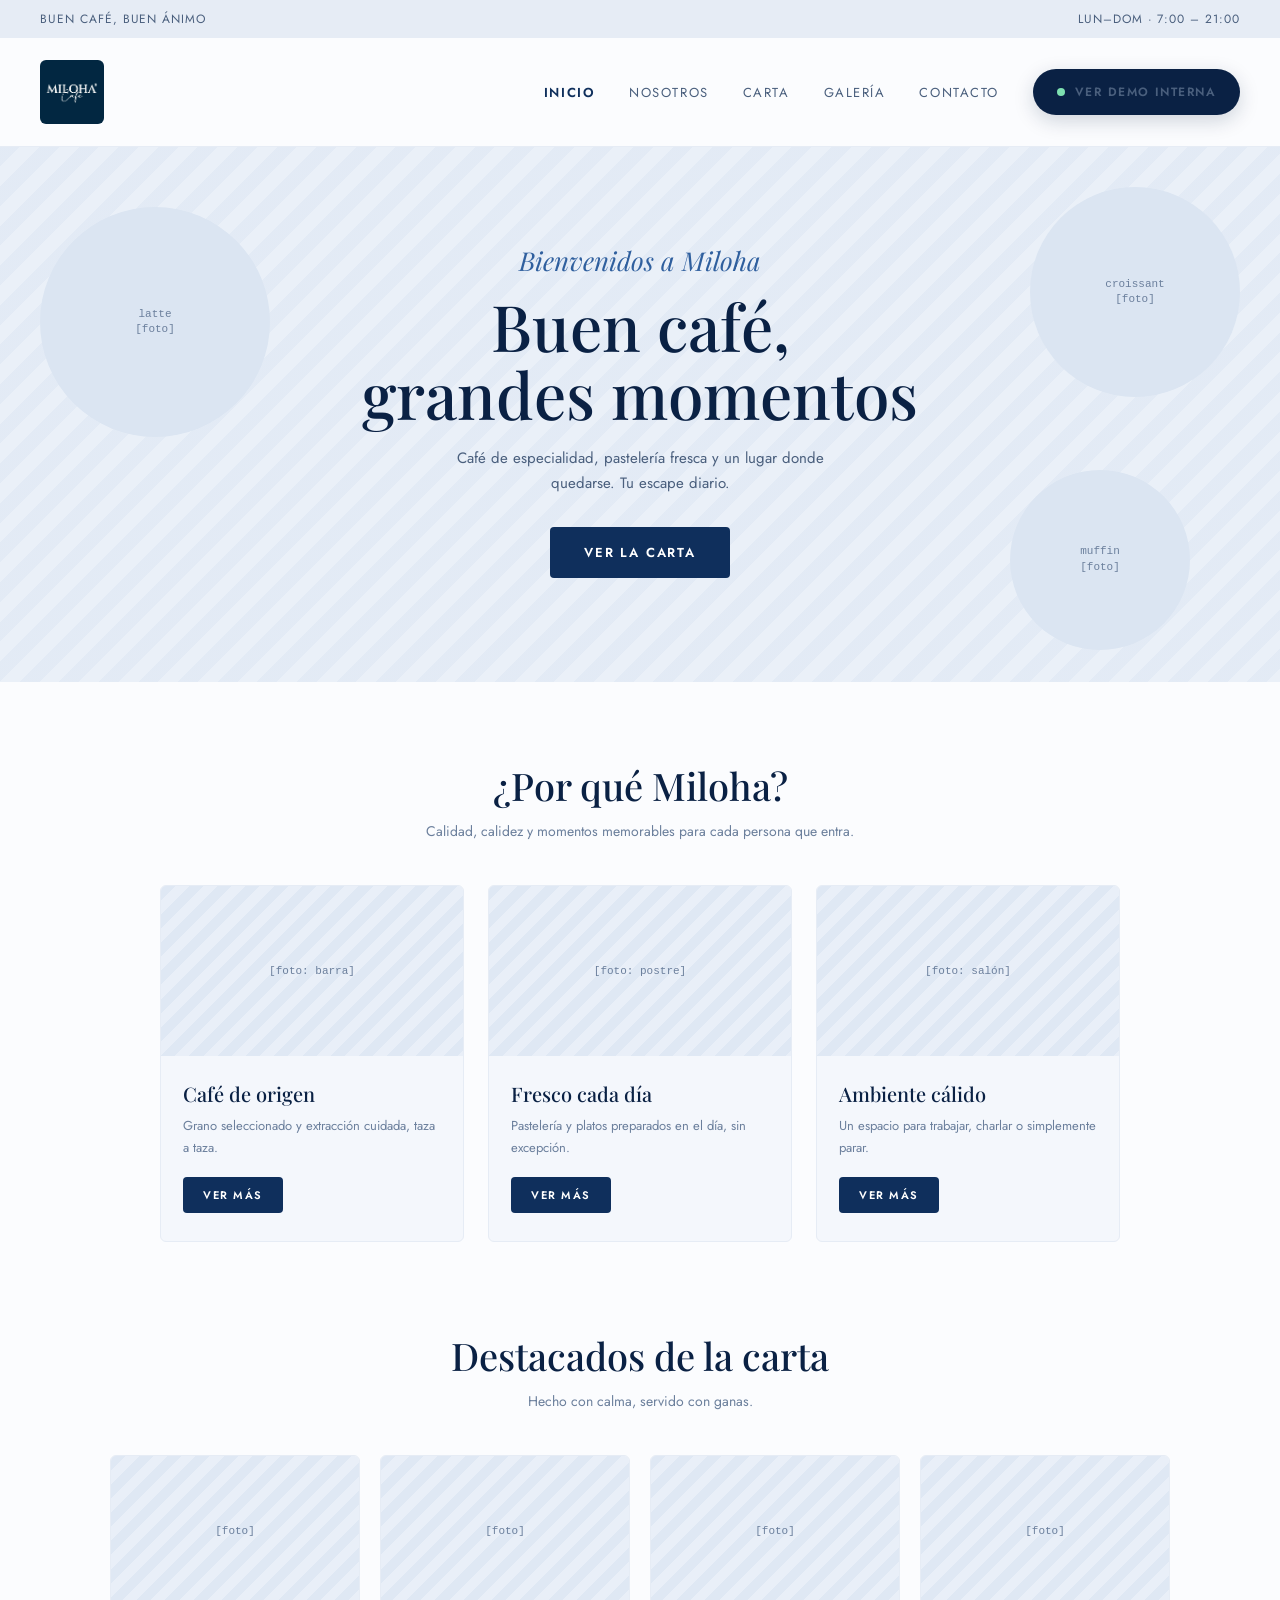
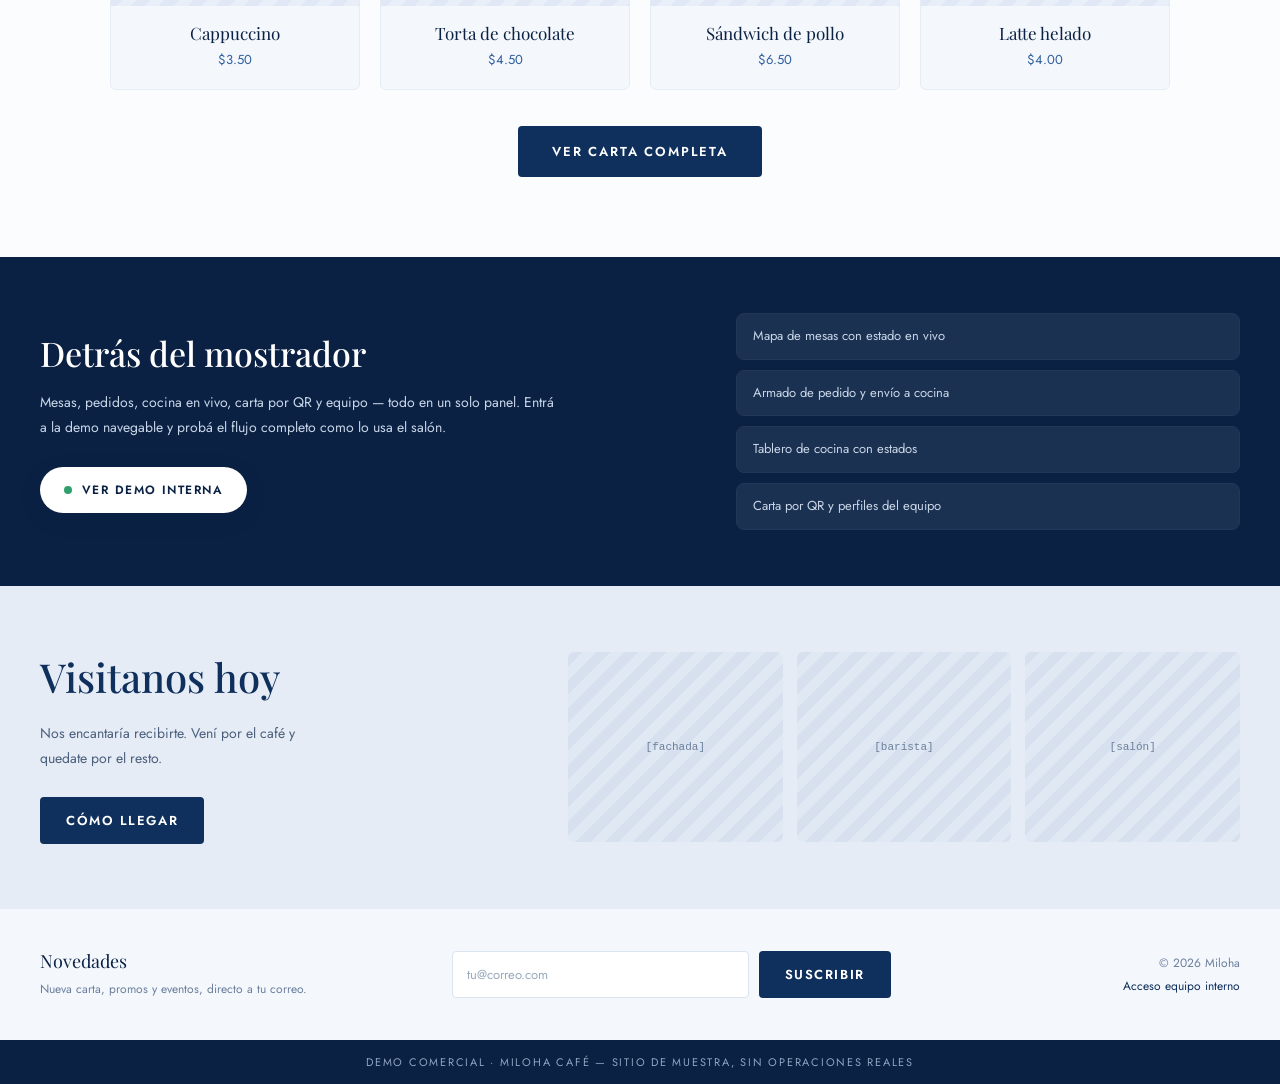
==== index.html @ 18417a30 "Add files via upload" ====
<!DOCTYPE html>
<html lang="es">
<head>
<meta charset="utf-8">
<meta name="viewport" content="width=device-width, initial-scale=1">
<title>Miloha Café — Buen café, grandes momentos</title>
<meta name="description" content="Café de especialidad, pastelería fresca y un lugar donde quedarse. Miloha Café.">
<link rel="icon" href="assets/logo-miloha.jpg">
<link rel="preconnect" href="https://fonts.googleapis.com">
<link rel="preconnect" href="https://fonts.gstatic.com" crossorigin>
<link href="https://fonts.googleapis.com/css2?family=Playfair+Display:ital,wght@0,500;0,600;1,500&family=Jost:wght@300;400;500;600&display=swap" rel="stylesheet">
<link rel="stylesheet" href="assets/site.css">
</head>
<body>
<div class="shell">

  <div class="topbar">
    <span>Buen café, buen ánimo</span>
    <span>Lun–Dom · 7:00 – 21:00</span>
  </div>

  <header class="header">
    <img class="logo" src="assets/logo-miloha.jpg" alt="Miloha Café">
    <nav class="nav">
      <a class="activo" href="#inicio">Inicio</a>
      <a href="#nosotros">Nosotros</a>
      <a href="#carta">Carta</a>
      <a href="#galeria">Galería</a>
      <a href="#contacto">Contacto</a>
      <a class="btn-demo" href="/interno/"><span class="punto"></span>Ver demo interna</a>
    </nav>
  </header>

  <section class="hero" id="inicio">
    <div class="trama"></div>
    <div class="circulo c1">latte<br>[foto]</div>
    <div class="circulo c2">croissant<br>[foto]</div>
    <div class="circulo c3">muffin<br>[foto]</div>
    <div class="contenido">
      <div class="kicker">Bienvenidos a Miloha</div>
      <h1>Buen café,<br>grandes momentos</h1>
      <p>Café de especialidad, pastelería fresca y un lugar donde quedarse. Tu escape diario.</p>
      <a class="btn btn-lg" href="#carta">Ver la carta</a>
    </div>
  </section>

  <section class="seccion" id="nosotros">
    <h2>¿Por qué Miloha?</h2>
    <p class="bajada">Calidad, calidez y momentos memorables para cada persona que entra.</p>
    <div class="grilla-3">
      <article class="tarjeta">
        <div class="foto alta">[foto: barra]</div>
        <div class="cuerpo">
          <h3>Café de origen</h3>
          <p>Grano seleccionado y extracción cuidada, taza a taza.</p>
          <a class="btn btn-sm" href="#carta">Ver más</a>
        </div>
      </article>
      <article class="tarjeta">
        <div class="foto alta">[foto: postre]</div>
        <div class="cuerpo">
          <h3>Fresco cada día</h3>
          <p>Pastelería y platos preparados en el día, sin excepción.</p>
          <a class="btn btn-sm" href="#carta">Ver más</a>
        </div>
      </article>
      <article class="tarjeta">
        <div class="foto alta">[foto: salón]</div>
        <div class="cuerpo">
          <h3>Ambiente cálido</h3>
          <p>Un espacio para trabajar, charlar o simplemente parar.</p>
          <a class="btn btn-sm" href="#contacto">Ver más</a>
        </div>
      </article>
    </div>
  </section>

  <section class="seccion compacta" id="carta">
    <h2>Destacados de la carta</h2>
    <p class="bajada">Hecho con calma, servido con ganas.</p>
    <div class="grilla-4">
      <article class="tarjeta">
        <div class="foto media">[foto]</div>
        <div class="plato"><div class="nombre">Cappuccino</div><div class="precio">$3.50</div></div>
      </article>
      <article class="tarjeta">
        <div class="foto media">[foto]</div>
        <div class="plato"><div class="nombre">Torta de chocolate</div><div class="precio">$4.50</div></div>
      </article>
      <article class="tarjeta">
        <div class="foto media">[foto]</div>
        <div class="plato"><div class="nombre">Sándwich de pollo</div><div class="precio">$6.50</div></div>
      </article>
      <article class="tarjeta">
        <div class="foto media">[foto]</div>
        <div class="plato"><div class="nombre">Latte helado</div><div class="precio">$4.00</div></div>
      </article>
    </div>
    <a class="btn btn-lg" href="/interno/">Ver carta completa</a>
  </section>

  <section class="bloque-demo" id="demo-interna">
    <div>
      <h2>Detrás del mostrador</h2>
      <p>Mesas, pedidos, cocina en vivo, carta por QR y equipo — todo en un solo panel.
         Entrá a la demo navegable y probá el flujo completo como lo usa el salón.</p>
      <a class="btn-demo" href="/interno/"><span class="punto"></span>Ver demo interna</a>
    </div>
    <div class="lista">
      <span>Mapa de mesas con estado en vivo</span>
      <span>Armado de pedido y envío a cocina</span>
      <span>Tablero de cocina con estados</span>
      <span>Carta por QR y perfiles del equipo</span>
    </div>
  </section>

  <section class="visita" id="galeria">
    <div>
      <h2>Visitanos hoy</h2>
      <p>Nos encantaría recibirte. Vení por el café y quedate por el resto.</p>
      <a class="btn" href="#contacto">Cómo llegar</a>
    </div>
    <div class="fotos">
      <div>[fachada]</div>
      <div>[barista]</div>
      <div>[salón]</div>
    </div>
  </section>

  <footer class="footer" id="contacto">
    <div>
      <div class="titulo">Novedades</div>
      <p>Nueva carta, promos y eventos, directo a tu correo.</p>
    </div>
    <form class="suscribir" onsubmit="event.preventDefault();this.querySelector('input').value='';this.querySelector('button').textContent='¡Listo!'">
      <input type="email" placeholder="tu@correo.com" aria-label="Tu correo">
      <button class="btn" type="submit">Suscribir</button>
    </form>
    <div class="legal">
      © 2026 Miloha<br>
      <a href="/interno/">Acceso equipo interno</a>
    </div>
  </footer>
</div>

<div class="aviso-demo">Demo comercial · Miloha Café — sitio de muestra, sin operaciones reales</div>
</body>
</html>
---- assets/site.css ----
/* Miloha Café — sitio público. Demo comercial. */
:root{
  --azul:#0a2144; --azul-med:#0f2f5c; --azul-claro:#2f5f9e;
  --gris:#4a5f7d; --gris-suave:#6b7f9c; --gris-tenue:#9aa9bd;
  --linea:#e6ecf5; --borde:#dbe5f2;
  --fondo:#f2f5fa; --panel:#fbfcfe; --panel-2:#f4f7fc; --hero:#eaf0f8;
  --serif:'Playfair Display',Georgia,serif;
  --sans:'Jost',Helvetica,Arial,sans-serif;
}
*,*::before,*::after{box-sizing:border-box}
body{margin:0;background:var(--fondo);font-family:var(--sans);color:var(--azul);-webkit-font-smoothing:antialiased}
a{color:var(--azul-med);text-decoration:none}
a:hover{color:var(--azul-claro)}
img{max-width:100%}
h1,h2,h3{text-wrap:pretty}

.shell{max-width:1280px;margin:0 auto;background:var(--panel)}

/* Barra superior */
.topbar{display:flex;justify-content:space-between;align-items:center;gap:12px;
  padding:10px 40px;background:var(--linea);font-size:12px;letter-spacing:.08em;
  color:var(--gris);text-transform:uppercase}

/* Header */
.header{display:flex;justify-content:space-between;align-items:center;gap:20px;
  padding:22px 40px;background:var(--panel);border-bottom:1px solid var(--linea);flex-wrap:wrap}
.header .logo{height:64px;width:auto;border-radius:6px;display:block}
.nav{display:flex;align-items:center;gap:34px;font-size:13px;letter-spacing:.12em;
  text-transform:uppercase;color:var(--gris);flex-wrap:wrap}
.nav a{color:var(--gris)}
.nav a.activo{color:var(--azul-med);font-weight:600}

/* Botones */
.btn{display:inline-block;background:var(--azul-med);color:#fff;padding:14px 26px;
  border-radius:4px;font-weight:600;font-size:13px;letter-spacing:.12em;
  text-transform:uppercase;border:0;cursor:pointer;font-family:var(--sans);
  transition:background .18s ease}
.btn:hover{background:var(--azul-claro);color:#fff}
.btn-sm{padding:10px 20px;font-size:11px;letter-spacing:.14em}
.btn-lg{padding:16px 34px;font-size:13px;letter-spacing:.14em}

/* Enlace destacado a la demo interna */
.btn-demo{display:inline-flex;align-items:center;gap:10px;background:var(--azul);color:#fff;
  padding:14px 24px;border-radius:999px;font-size:12px;font-weight:600;letter-spacing:.12em;
  text-transform:uppercase;transition:transform .18s ease,box-shadow .18s ease,background .18s ease;
  box-shadow:0 6px 20px rgba(10,33,68,.18)}
.btn-demo:hover{background:var(--azul-claro);color:#fff;transform:translateY(-2px);
  box-shadow:0 10px 26px rgba(10,33,68,.24)}
.btn-demo .punto{width:8px;height:8px;border-radius:50%;background:#7ee0b0;
  animation:pulso 1.6s ease-in-out infinite;flex:none}
@keyframes pulso{0%,100%{opacity:1}50%{opacity:.35}}

/* Hero */
.hero{position:relative;padding:96px 40px 104px;background:var(--hero);overflow:hidden}
.hero .trama{position:absolute;inset:0;opacity:.9;
  background:repeating-linear-gradient(135deg,#e2eaf5 0 14px,var(--hero) 14px 28px)}
.hero .circulo{position:absolute;border-radius:50%;background:#dbe5f2;display:grid;
  place-items:center;font:11px/1.4 ui-monospace,monospace;color:var(--gris-suave);text-align:center}
.hero .c1{left:40px;top:60px;width:230px;height:230px}
.hero .c2{right:40px;top:40px;width:210px;height:210px}
.hero .c3{right:90px;bottom:32px;width:180px;height:180px}
.hero .contenido{position:relative;max-width:560px;margin:0 auto;text-align:center}
.hero .kicker{font-family:var(--serif);font-style:italic;font-size:26px;color:var(--azul-claro)}
.hero h1{font-family:var(--serif);font-weight:500;font-size:64px;line-height:1.06;
  margin:14px 0 18px;color:var(--azul)}
.hero p{font-size:15px;line-height:1.7;color:var(--gris);margin:0 auto 30px;max-width:400px}

/* Secciones */
.seccion{padding:78px 40px;text-align:center}
.seccion.compacta{padding:10px 40px 80px}
.seccion h2{font-family:var(--serif);font-weight:500;font-size:38px;margin:0}
.seccion .bajada{font-size:14px;color:var(--gris-suave);margin:10px 0 44px}

.grilla-3{display:grid;grid-template-columns:repeat(3,1fr);gap:24px;max-width:960px;margin:0 auto}
.grilla-4{display:grid;grid-template-columns:repeat(4,1fr);gap:20px;max-width:1060px;margin:0 auto 36px}

.tarjeta{background:var(--panel-2);border:1px solid var(--linea);border-radius:6px;overflow:hidden;text-align:left}
.tarjeta .foto{background:repeating-linear-gradient(135deg,#dfe8f4 0 10px,#e9eff8 10px 20px);
  display:grid;place-items:center;font:11px ui-monospace,monospace;color:var(--gris-suave)}
.tarjeta .foto.alta{height:170px}
.tarjeta .foto.media{height:150px}
.tarjeta .cuerpo{padding:24px 22px 28px}
.tarjeta h3{font-family:var(--serif);font-weight:500;font-size:20px;margin:0 0 8px}
.tarjeta p{font-size:13px;line-height:1.7;color:var(--gris-suave);margin:0 0 18px}
.plato{padding:16px 12px 20px;text-align:center}
.plato .nombre{font-family:var(--serif);font-size:17px}
.plato .precio{font-size:13px;color:var(--azul-claro);margin-top:6px}

/* Bloque demo interna */
.bloque-demo{background:var(--azul);color:#c9d6e8;padding:56px 40px;display:grid;
  grid-template-columns:1.3fr 1fr;gap:40px;align-items:center}
.bloque-demo h2{font-family:var(--serif);font-weight:500;font-size:34px;margin:0 0 14px;color:#fff}
.bloque-demo p{font-size:14px;line-height:1.8;margin:0 0 26px;max-width:520px}
.bloque-demo .btn-demo{background:#fff;color:var(--azul)}
.bloque-demo .btn-demo:hover{background:var(--linea);color:var(--azul)}
.bloque-demo .btn-demo .punto{background:#2fa06b}
.bloque-demo .lista{display:flex;flex-direction:column;gap:10px;font-size:13px;line-height:1.6}
.bloque-demo .lista span{background:rgba(255,255,255,.07);border:1px solid #23375a;
  border-radius:8px;padding:12px 16px}

/* Visitanos */
.visita{background:var(--linea);padding:64px 40px;display:grid;
  grid-template-columns:1fr 1.4fr;gap:48px;align-items:center}
.visita h2{font-family:var(--serif);font-weight:500;font-size:40px;margin:0 0 18px;color:var(--azul-med)}
.visita p{font-size:14px;line-height:1.8;color:var(--gris);margin:0 0 26px;max-width:300px}
.visita .fotos{display:grid;grid-template-columns:repeat(3,1fr);gap:14px}
.visita .fotos div{height:190px;border-radius:6px;display:grid;place-items:center;
  font:11px ui-monospace,monospace;color:var(--gris-suave);
  background:repeating-linear-gradient(135deg,#d6e0ee 0 10px,#e0e8f3 10px 20px)}

/* Footer */
.footer{background:var(--panel-2);padding:40px;display:grid;
  grid-template-columns:1.2fr 1.4fr 1fr;gap:36px;align-items:center;border-top:1px solid var(--linea)}
.footer .titulo{font-family:var(--serif);font-size:18px;margin-bottom:6px}
.footer p{font-size:12px;line-height:1.7;color:var(--gris-suave);margin:0}
.suscribir{display:flex;gap:10px}
.suscribir input{flex:1;background:#fff;border:1px solid var(--borde);border-radius:4px;
  padding:13px 14px;font-size:13px;color:var(--azul);font-family:var(--sans);min-width:0}
.suscribir input::placeholder{color:var(--gris-tenue)}
.legal{font-size:12px;color:var(--gris-suave);text-align:right;line-height:1.9}

/* Aviso de demo */
.aviso-demo{background:var(--azul);color:#8fa4c2;text-align:center;
  padding:14px 24px;font-size:11px;letter-spacing:.16em;text-transform:uppercase}

/* ---- Responsive ---- */
@media (max-width:1000px){
  .hero{padding:64px 24px 72px}
  .hero h1{font-size:46px}
  .hero .circulo{display:none}
  .grilla-3{grid-template-columns:repeat(2,1fr)}
  .grilla-4{grid-template-columns:repeat(2,1fr)}
  .bloque-demo,.visita{grid-template-columns:1fr;gap:28px;padding:44px 24px}
  .visita p{max-width:none}
  .footer{grid-template-columns:1fr;gap:24px;text-align:left;padding:32px 24px}
  .legal{text-align:left}
  .seccion{padding:56px 24px}
  .seccion.compacta{padding:0 24px 56px}
  .header,.topbar{padding-left:24px;padding-right:24px}
}
@media (max-width:640px){
  .topbar{font-size:10px;letter-spacing:.05em}
  .header{padding:16px;gap:14px;justify-content:center}
  .header .logo{height:52px}
  .nav{gap:16px;font-size:11px;justify-content:center;width:100%}
  .hero{padding:48px 16px 56px}
  .hero h1{font-size:34px}
  .hero .kicker{font-size:20px}
  .seccion{padding:44px 16px}
  .seccion.compacta{padding:0 16px 44px}
  .seccion h2,.visita h2{font-size:28px}
  .grilla-3,.grilla-4{grid-template-columns:1fr;gap:16px}
  .visita .fotos{grid-template-columns:1fr}
  .visita .fotos div{height:150px}
  .bloque-demo,.visita{padding:36px 16px}
  .footer{padding:28px 16px}
  .suscribir{flex-direction:column}
  .btn,.btn-lg{width:100%;text-align:center}
}
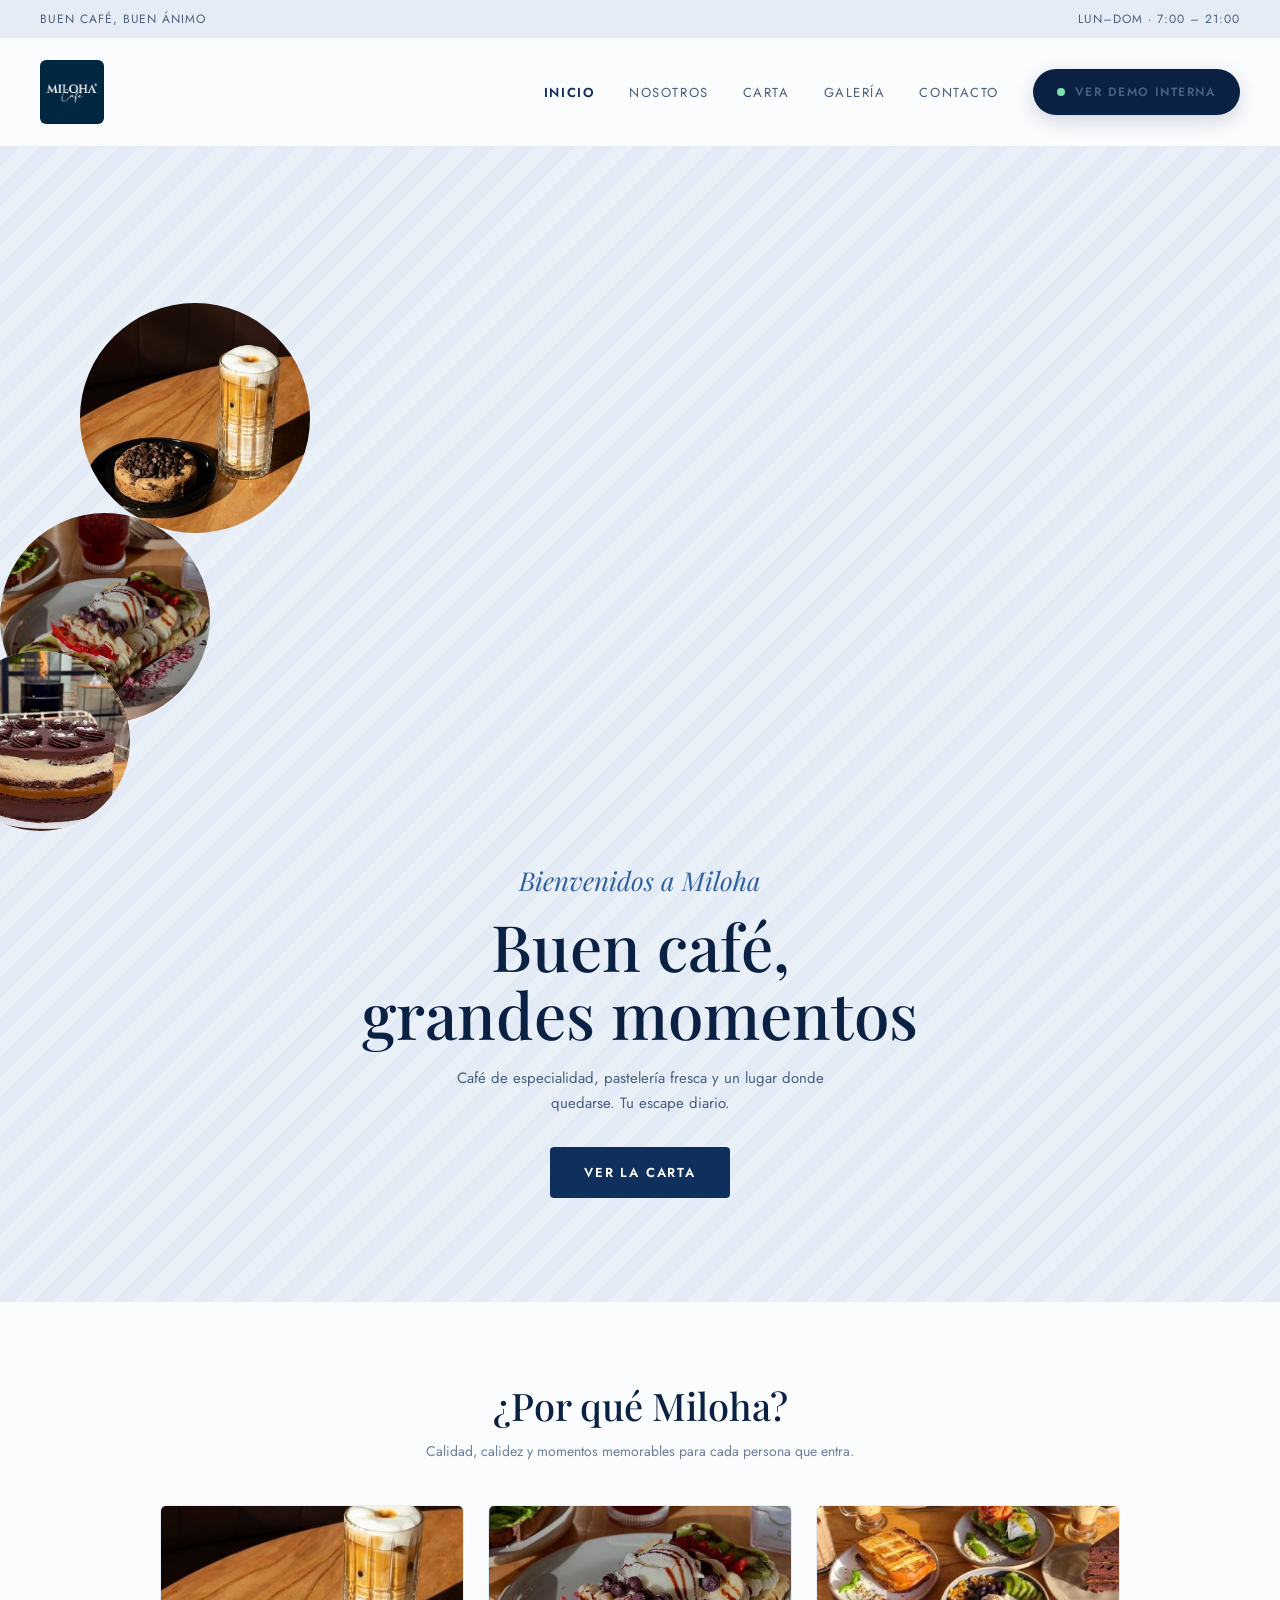
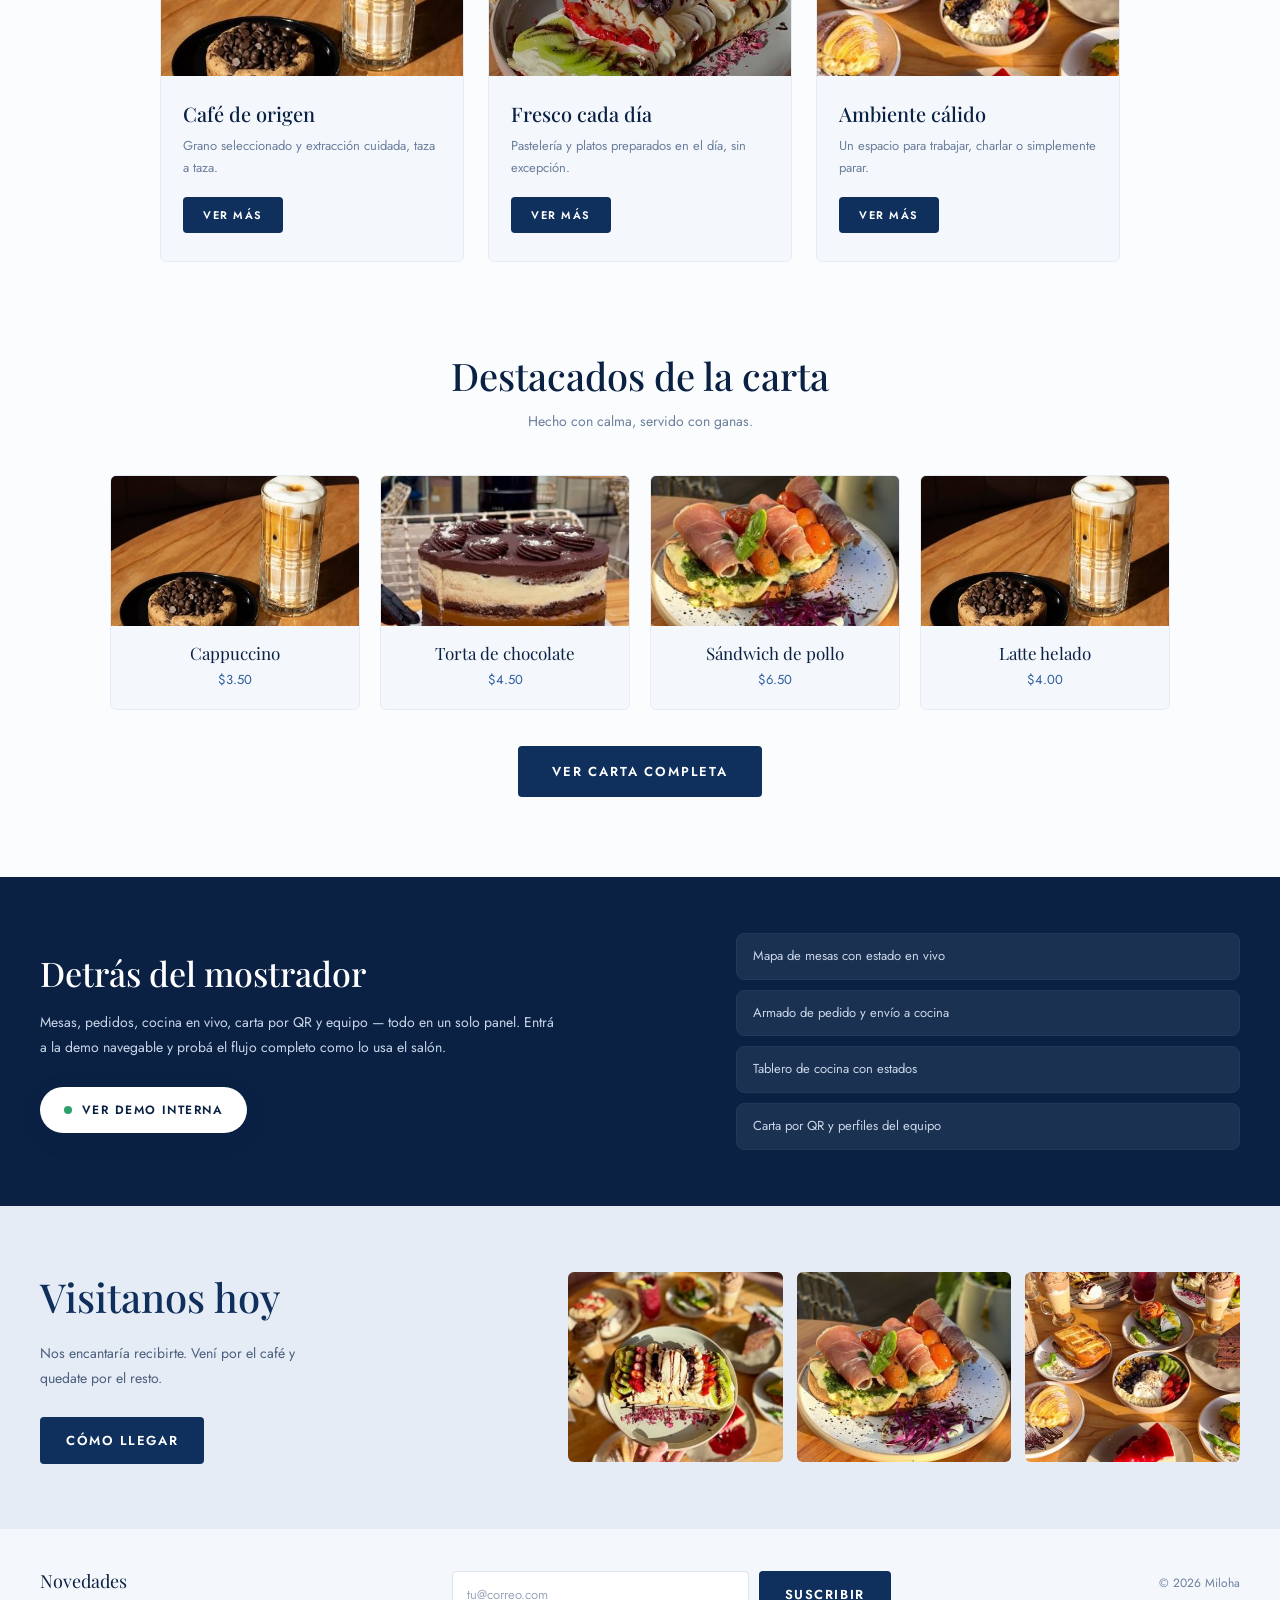
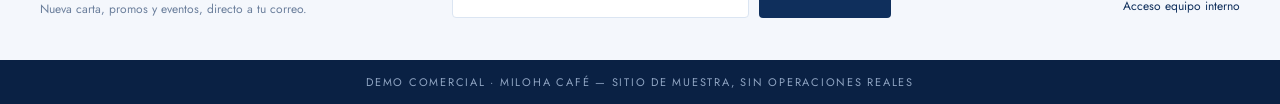
==== commit 0666408b: "Restaura el logo y conecta las fotos en las paginas El logo se perdio al borrar las capturas subidas" ====
--- a/index.html
+++ b/index.html
@@ -5,11 +5,11 @@
 <meta name="viewport" content="width=device-width, initial-scale=1">
 <title>Miloha Café — Buen café, grandes momentos</title>
 <meta name="description" content="Café de especialidad, pastelería fresca y un lugar donde quedarse. Miloha Café.">
-<link rel="icon" href="assets/logo-miloha.jpg">
+<link rel="icon" href="assets/logo-miloha.jpg?v=2">
 <link rel="preconnect" href="https://fonts.googleapis.com">
 <link rel="preconnect" href="https://fonts.gstatic.com" crossorigin>
 <link href="https://fonts.googleapis.com/css2?family=Playfair+Display:ital,wght@0,500;0,600;1,500&family=Jost:wght@300;400;500;600&display=swap" rel="stylesheet">
-<link rel="stylesheet" href="assets/site.css">
+<link rel="stylesheet" href="assets/site.css?v=2">
 </head>
 <body>
 <div class="shell">
@@ -20,7 +20,7 @@
   </div>
 
   <header class="header">
-    <img class="logo" src="assets/logo-miloha.jpg" alt="Miloha Café">
+    <img class="logo" src="assets/logo-miloha.jpg?v=2" alt="Miloha Café">
     <nav class="nav">
       <a class="activo" href="#inicio">Inicio</a>
       <a href="#nosotros">Nosotros</a>
@@ -33,9 +33,9 @@
 
   <section class="hero" id="inicio">
     <div class="trama"></div>
-    <div class="circulo c1">latte<br>[foto]</div>
-    <div class="circulo c2">croissant<br>[foto]</div>
-    <div class="circulo c3">muffin<br>[foto]</div>
+    <div class="circulo c1"><img src="assets/fotos/cafe-latte.jpg?v=2" alt="Latte de Miloha"></div>
+    <div class="circulo c2"><img src="assets/fotos/postre-frutas.jpg?v=2" alt="Postre con frutas"></div>
+    <div class="circulo c3"><img src="assets/fotos/torta-chocolate.jpg?v=2" alt="Torta de chocolate"></div>
     <div class="contenido">
       <div class="kicker">Bienvenidos a Miloha</div>
       <h1>Buen café,<br>grandes momentos</h1>
@@ -49,7 +49,7 @@
     <p class="bajada">Calidad, calidez y momentos memorables para cada persona que entra.</p>
     <div class="grilla-3">
       <article class="tarjeta">
-        <div class="foto alta">[foto: barra]</div>
+        <div class="foto alta"><img src="assets/fotos/cafe-latte.jpg?v=2" alt="Café de especialidad servido en barra" loading="lazy"></div>
         <div class="cuerpo">
           <h3>Café de origen</h3>
           <p>Grano seleccionado y extracción cuidada, taza a taza.</p>
@@ -57,7 +57,7 @@
         </div>
       </article>
       <article class="tarjeta">
-        <div class="foto alta">[foto: postre]</div>
+        <div class="foto alta"><img src="assets/fotos/postre-frutas.jpg?v=2" alt="Pastelería fresca del día" loading="lazy"></div>
         <div class="cuerpo">
           <h3>Fresco cada día</h3>
           <p>Pastelería y platos preparados en el día, sin excepción.</p>
@@ -65,7 +65,7 @@
         </div>
       </article>
       <article class="tarjeta">
-        <div class="foto alta">[foto: salón]</div>
+        <div class="foto alta"><img src="assets/fotos/mesa-salon.jpg?v=2" alt="Mesa servida en el salón" loading="lazy"></div>
         <div class="cuerpo">
           <h3>Ambiente cálido</h3>
           <p>Un espacio para trabajar, charlar o simplemente parar.</p>
@@ -80,19 +80,19 @@
     <p class="bajada">Hecho con calma, servido con ganas.</p>
     <div class="grilla-4">
       <article class="tarjeta">
-        <div class="foto media">[foto]</div>
+        <div class="foto media"><img src="assets/fotos/cafe-latte.jpg?v=2" alt="Cappuccino" loading="lazy"></div>
         <div class="plato"><div class="nombre">Cappuccino</div><div class="precio">$3.50</div></div>
       </article>
       <article class="tarjeta">
-        <div class="foto media">[foto]</div>
+        <div class="foto media"><img src="assets/fotos/torta-chocolate.jpg?v=2" alt="Torta de chocolate" loading="lazy"></div>
         <div class="plato"><div class="nombre">Torta de chocolate</div><div class="precio">$4.50</div></div>
       </article>
       <article class="tarjeta">
-        <div class="foto media">[foto]</div>
+        <div class="foto media"><img src="assets/fotos/tostada.jpg?v=2" alt="Sándwich de pollo" loading="lazy"></div>
         <div class="plato"><div class="nombre">Sándwich de pollo</div><div class="precio">$6.50</div></div>
       </article>
       <article class="tarjeta">
-        <div class="foto media">[foto]</div>
+        <div class="foto media"><img src="assets/fotos/cafe-latte.jpg?v=2" alt="Latte helado" loading="lazy"></div>
         <div class="plato"><div class="nombre">Latte helado</div><div class="precio">$4.00</div></div>
       </article>
     </div>
@@ -121,9 +121,9 @@
       <a class="btn" href="#contacto">Cómo llegar</a>
     </div>
     <div class="fotos">
-      <div>[fachada]</div>
-      <div>[barista]</div>
-      <div>[salón]</div>
+      <div><img src="assets/fotos/barra-platos.jpg?v=2" alt="Platos recién salidos" loading="lazy"></div>
+      <div><img src="assets/fotos/tostada.jpg?v=2" alt="Tostada con jamón crudo" loading="lazy"></div>
+      <div><img src="assets/fotos/mesa-salon.jpg?v=2" alt="Salón de Miloha" loading="lazy"></div>
     </div>
   </section>
 
--- a/assets/site.css
+++ b/assets/site.css
@@ -157,3 +157,10 @@
   .suscribir{flex-direction:column}
   .btn,.btn-lg{width:100%;text-align:center}
 }
+
+/* ---- Fotos reales del local ----
+   Los contenedores son grid con place-items:center, donde un height:100%
+   no resuelve contra la altura fija. Se posicionan en absoluto. */
+.hero .circulo,.tarjeta .foto,.visita .fotos div{position:relative;padding:0;overflow:hidden}
+.hero .circulo img,.tarjeta .foto img,.visita .fotos div img{
+  position:absolute;inset:0;width:100%;height:100%;object-fit:cover;display:block}
